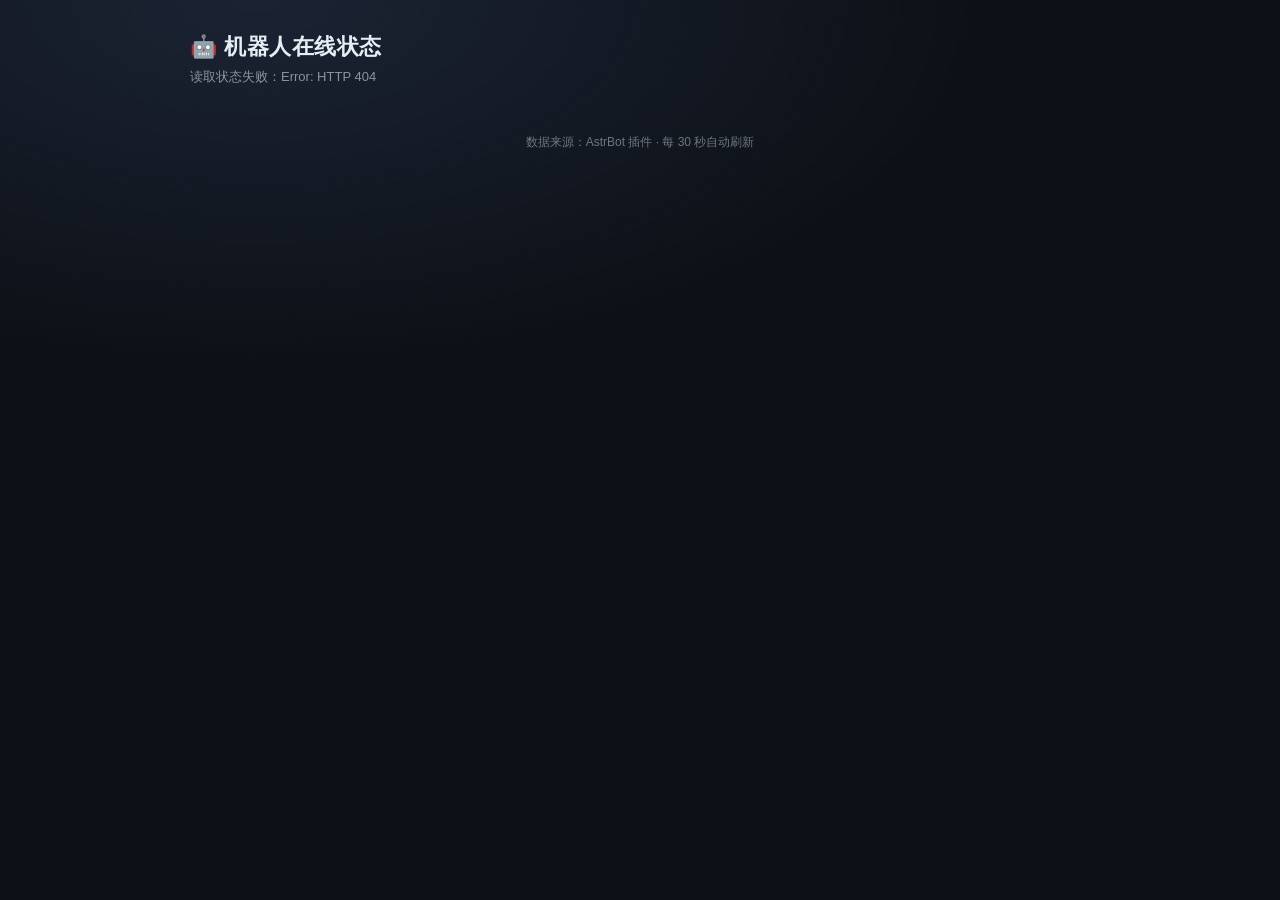
==== index.html @ 1d2d4886 "chore: init status page" ====
<!DOCTYPE html>
<html lang="zh-CN">
<head>
<meta charset="utf-8">
<meta name="viewport" content="width=device-width, initial-scale=1">
<title>机器人在线状态</title>
<style>
  :root { color-scheme: dark; }
  * { box-sizing: border-box; }
  body {
    margin: 0; min-height: 100vh; padding: 32px 16px;
    font-family: -apple-system, "Segoe UI", "PingFang SC", "Microsoft YaHei", sans-serif;
    background: radial-gradient(1200px 600px at 20% 0%, #1b2333 0%, #0d1117 60%);
    color: #e6edf3;
  }
  .wrap { max-width: 900px; margin: 0 auto; }
  h1 { font-size: 22px; margin: 0 0 6px; letter-spacing: .5px; }
  .sub { color: #8b949e; font-size: 13px; margin-bottom: 22px; }
  .grid { display: grid; gap: 14px; grid-template-columns: repeat(auto-fill, minmax(260px, 1fr)); }
  .card {
    border: 1px solid #21262d; border-radius: 14px; padding: 16px 18px;
    background: linear-gradient(180deg, #161b22 0%, #12171e 100%);
  }
  .card .name { font-weight: 600; font-size: 15px; margin-bottom: 4px; word-break: break-all; }
  .card .desc { color: #8b949e; font-size: 12px; min-height: 16px; margin-bottom: 12px; }
  .row { display: flex; align-items: center; gap: 8px; font-size: 14px; }
  .dot { width: 10px; height: 10px; border-radius: 50%; flex: none; }
  .on  { background: #2ea043; box-shadow: 0 0 10px #2ea04388; }
  .off { background: #f85149; box-shadow: 0 0 10px #f8514988; }
  .mid { background: #d29922; box-shadow: 0 0 10px #d2992288; }
  .st-on { color: #3fb950; } .st-off { color: #f85149; } .st-mid { color: #d29922; }
  .meta { color: #6e7681; font-size: 12px; margin-top: 10px; }
  .banner { border-radius: 12px; padding: 12px 16px; margin-bottom: 18px; font-size: 14px; }
  .banner.ok { background: #0d2a17; border: 1px solid #2ea04355; color: #7ee787; }
  .banner.bad { background: #2d1214; border: 1px solid #f8514955; color: #ff7b72; }
  footer { margin-top: 26px; color: #6e7681; font-size: 12px; text-align: center; }
</style>
</head>
<body>
<div class="wrap">
  <h1>🤖 机器人在线状态</h1>
  <div class="sub" id="sub">正在加载…</div>
  <div id="banner"></div>
  <div class="grid" id="grid"></div>
  <footer>数据来源：AstrBot 插件 · 每 30 秒自动刷新</footer>
</div>
<script>
const STALE_MINUTES = 40;
const DATA_URLS = ["https://raw.githubusercontent.com/wwy-12393342/bot-status/main/status.json", "status.json"];

function cls(status) {
  if (status === "running") return ["on", "st-on", "在线"];
  if (status === "pending") return ["mid", "st-mid", "启动中"];
  if (status === "error") return ["off", "st-off", "异常"];
  if (status === "stopped") return ["off", "st-off", "已停止"];
  return ["mid", "st-mid", status || "未知"];
}
function ago(ts) {
  if (!ts) return "未知";
  const s = Math.max(0, Math.floor(Date.now() / 1000 - ts));
  if (s < 60) return s + " 秒前";
  if (s < 3600) return Math.floor(s / 60) + " 分钟前";
  return Math.floor(s / 3600) + " 小时前";
}
async function fetchData() {
  let lastErr = null;
  for (const base of DATA_URLS) {
    try {
      const url = base + (base.includes("?") ? "&" : "?") + "_=" + Date.now();
      const res = await fetch(url, { cache: "no-store" });
      if (!res.ok) throw new Error("HTTP " + res.status);
      return await res.json();
    } catch (e) { lastErr = e; }
  }
  throw lastErr || new Error("no data");
}
async function refresh() {
  try {
    render(await fetchData());
  } catch (e) {
    document.getElementById("sub").textContent = "读取状态失败：" + e;
  }
}
function render(data) {
  const updated = data.updated_at || 0;
  const stale = (Date.now() / 1000 - updated) > STALE_MINUTES * 60;
  const bots = data.bots || [];
  const onlineCount = bots.filter(b => b.status === "running").length;

  document.getElementById("sub").textContent =
    "共 " + bots.length + " 个平台 · 在线 " + onlineCount + " 个 · 更新于 " + ago(updated);

  const banner = document.getElementById("banner");
  if (stale) {
    banner.className = "banner bad";
    banner.textContent = "⚠️ 页面数据已超过 " + STALE_MINUTES + " 分钟未更新，AstrBot 可能已离线。";
  } else {
    banner.className = "banner ok";
    banner.textContent = "✅ 监控正常，数据实时更新中。";
  }

  const grid = document.getElementById("grid");
  grid.innerHTML = "";
  for (const b of bots) {
    const [dot, stCls, label] = cls(b.status);
    const div = document.createElement("div");
    div.className = "card";
    div.innerHTML =
      '<div class="name">' + (b.display_name || b.name || b.id) + '</div>' +
      '<div class="desc">' + (b.description || "") + '</div>' +
      '<div class="row"><span class="dot ' + dot + '"></span>' +
      '<span class="' + stCls + '">' + label + '</span></div>' +
      '<div class="meta">平台：' + (b.name || "-") + ' · ID：' + (b.id || "-") + '</div>';
    grid.appendChild(div);
  }
}
refresh();
setInterval(refresh, 30 * 1000);
</script>
</body>
</html>
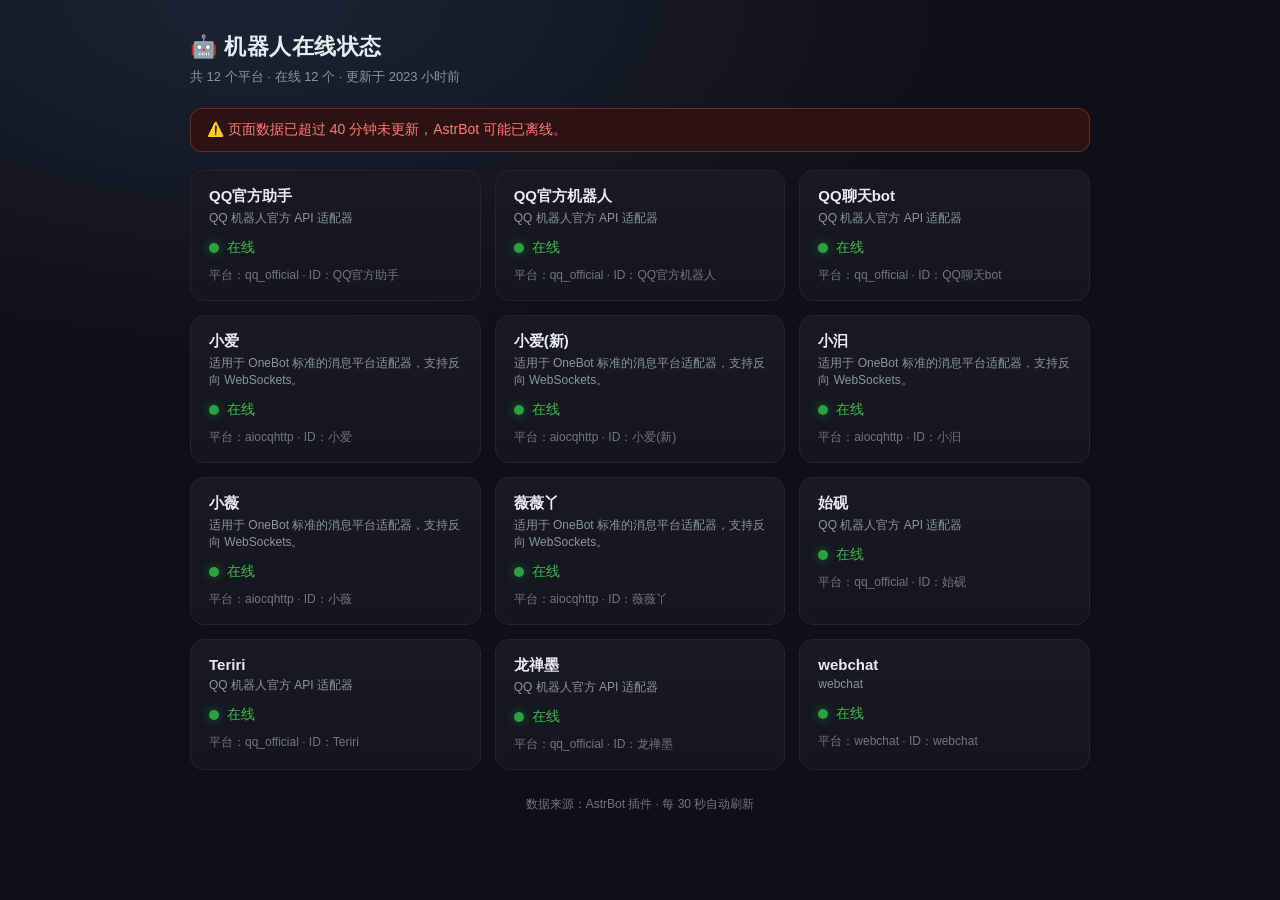
==== commit c3f25de1: "chore: init status page" ====
--- a/index.html
+++ b/index.html
@@ -46,7 +46,7 @@
 </div>
 <script>
 const STALE_MINUTES = 40;
-const DATA_URLS = ["https://raw.githubusercontent.com/wwy-12393342/bot-status/main/status.json", "status.json"];
+const DATA_URLS = ["status.json", "https://raw.githubusercontent.com/wwy-12393342/bot-status/main/status.json"];
 
 function cls(status) {
   if (status === "running") return ["on", "st-on", "在线"];
@@ -62,12 +62,21 @@
   if (s < 3600) return Math.floor(s / 60) + " 分钟前";
   return Math.floor(s / 3600) + " 小时前";
 }
+async function timedFetch(url, ms) {
+  const ctrl = new AbortController();
+  const timer = setTimeout(() => ctrl.abort(), ms);
+  try {
+    return await fetch(url, { cache: "no-store", signal: ctrl.signal });
+  } finally {
+    clearTimeout(timer);
+  }
+}
 async function fetchData() {
   let lastErr = null;
   for (const base of DATA_URLS) {
     try {
       const url = base + (base.includes("?") ? "&" : "?") + "_=" + Date.now();
-      const res = await fetch(url, { cache: "no-store" });
+      const res = await timedFetch(url, 6000);
       if (!res.ok) throw new Error("HTTP " + res.status);
       return await res.json();
     } catch (e) { lastErr = e; }
